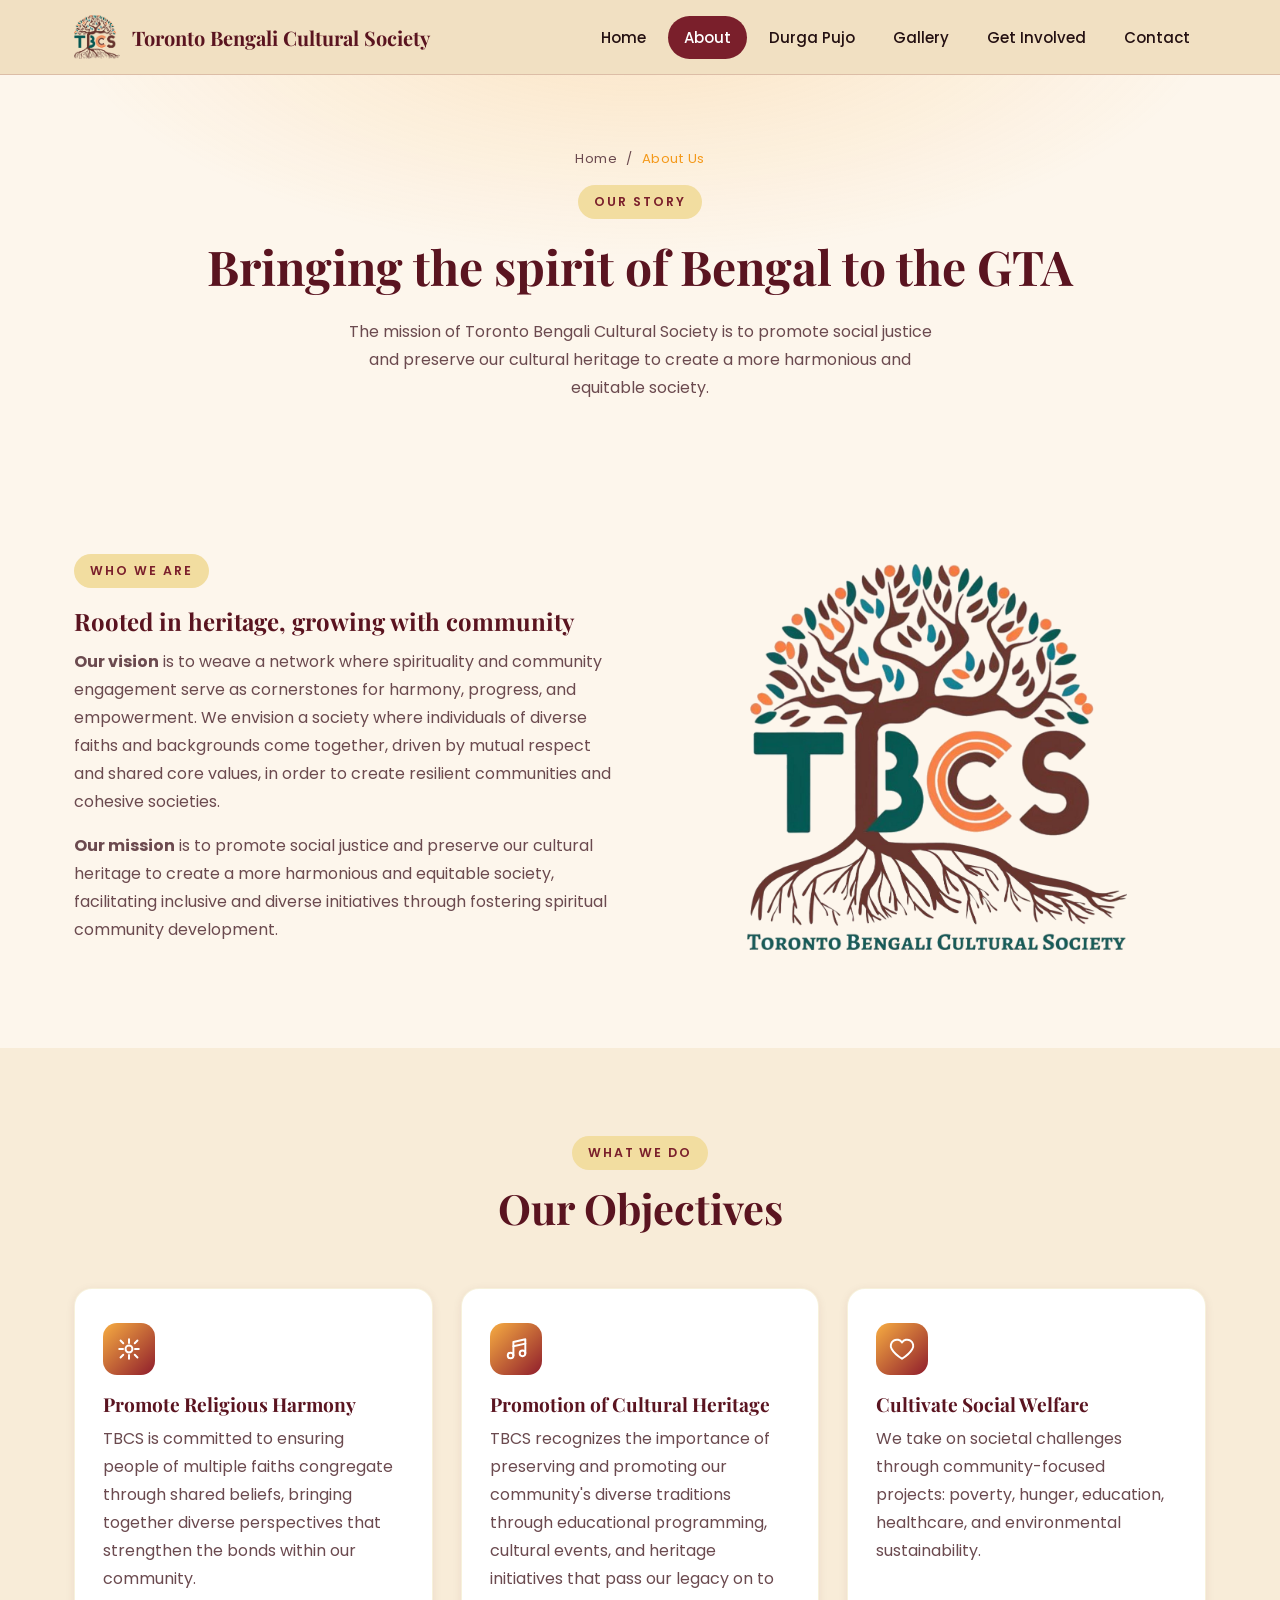
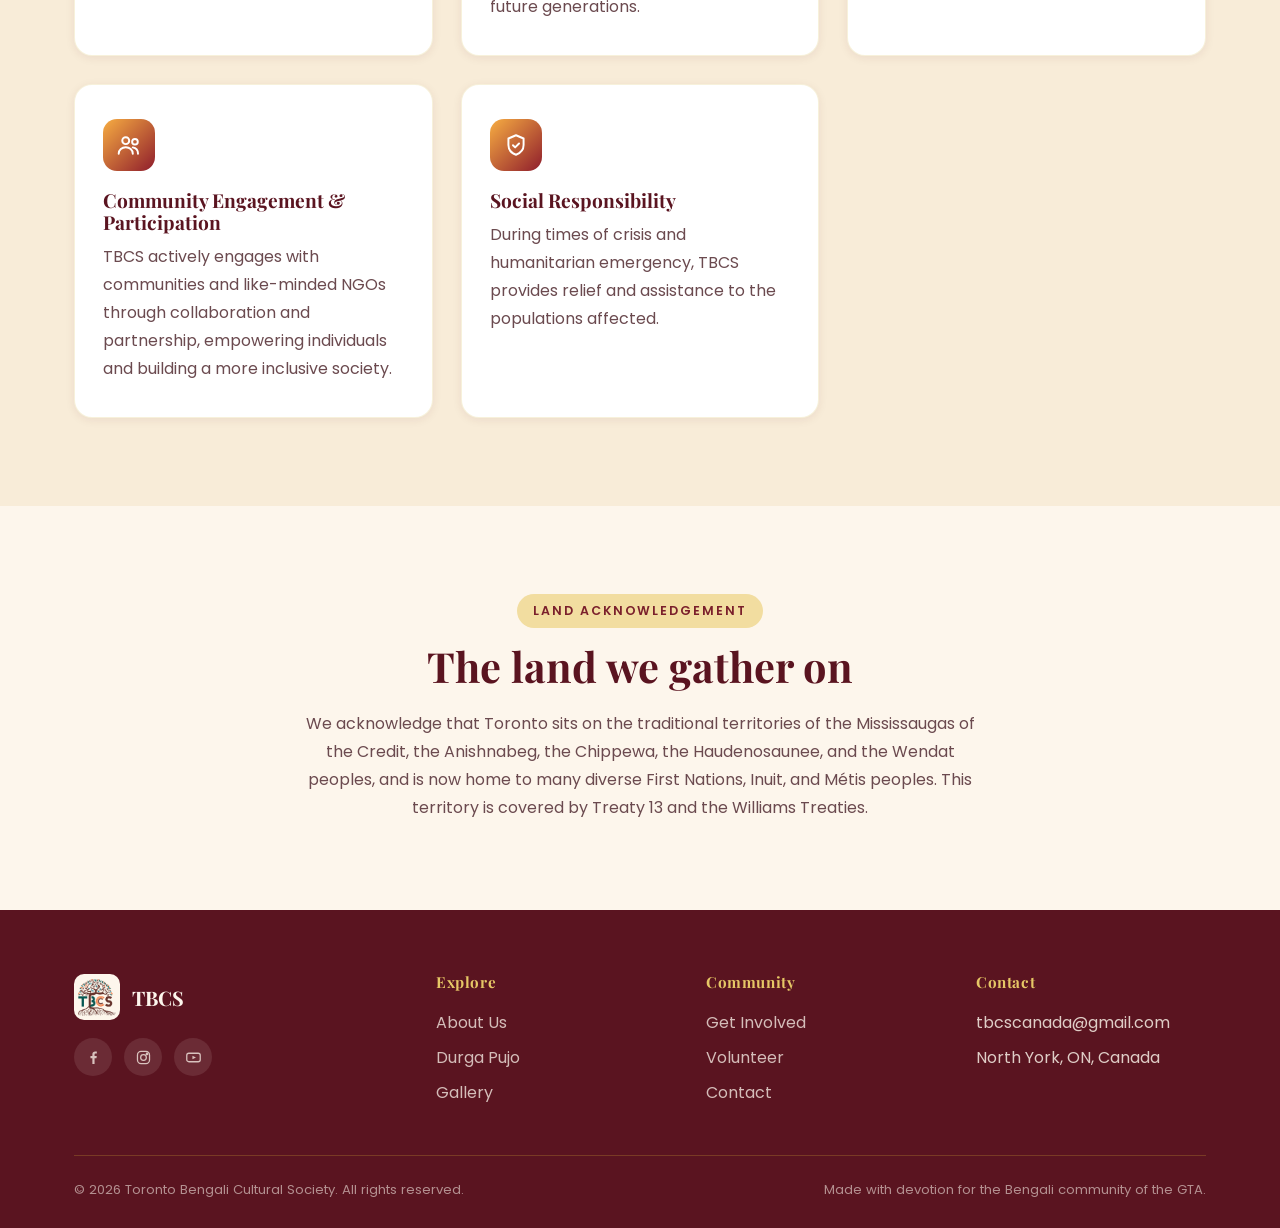
==== about.html @ 7eaf8b59 "Put a compact donate panel on the home page Giving was two clicks away from the page most people lan" ====
<!DOCTYPE html>
<html lang="en">
<head>
<meta charset="UTF-8">
<meta name="viewport" content="width=device-width, initial-scale=1.0">
<title>About Us | Toronto Bengali Cultural Society</title>
<meta name="description" content="The story, mission, and community behind Toronto Bengali Cultural Society and TBCS Durga Pujo.">
<link rel="icon" href="images/favicon.png" type="image/png">
<link rel="preconnect" href="https://fonts.googleapis.com">
<link rel="stylesheet" href="css/style.css?v=8ad9af71">
</head>
<body>

<header class="site-header">
  <div class="container nav-inner">
    <a href="index.html" class="brand" title="Toronto Bengali Cultural Society">
      <span class="brand-mark"><img src="images/logo-tree.png" alt="Toronto Bengali Cultural Society logo"></span>
      <span class="brand-text">Toronto Bengali Cultural Society</span>
    </a>
    <nav>
      <ul class="nav-links">
        <li><a href="index.html">Home</a></li>
        <li><a href="about.html">About</a></li>
        <li><a href="events.html">Durga Pujo</a></li>
        <li><a href="gallery.html">Gallery</a></li>
        <li><a href="donate.html">Get Involved</a></li>
        <li><a href="contact.html">Contact</a></li>
      </ul>
    </nav>
    <button class="nav-toggle" aria-label="Toggle navigation" aria-expanded="false">
      <span></span><span></span><span></span>
    </button>
  </div>
</header>

<main>

  <section class="page-hero">
    <div class="container reveal">
      <div class="breadcrumb">Home &nbsp;/&nbsp; <span>About Us</span></div>
      <span class="eyebrow">Our Story</span>
      <h1>Bringing the spirit of Bengal to the GTA</h1>
      <p style="max-width:60ch; margin:0 auto;">The mission of Toronto Bengali Cultural Society is to promote social justice and preserve our cultural heritage to create a more harmonious and equitable society.</p>
    </div>
  </section>

  <section>
    <div class="container two-col">
      <div class="reveal">
        <span class="eyebrow">Who We Are</span>
        <h2>Rooted in heritage, growing with community</h2>
        <p><strong>Our vision</strong> is to weave a network where spirituality and community engagement serve as cornerstones for harmony, progress, and empowerment. We envision a society where individuals of diverse faiths and backgrounds come together, driven by mutual respect and shared core values, in order to create resilient communities and cohesive societies.</p>
        <p><strong>Our mission</strong> is to promote social justice and preserve our cultural heritage to create a more harmonious and equitable society, facilitating inclusive and diverse initiatives through fostering spiritual community development.</p>
      </div>
      <div class="reveal reveal-delay-1">
        <img src="images/logo-tree-full.png" alt="Toronto Bengali Cultural Society tree logo" style="width:100%; max-width:380px; display:block; margin:0 auto;">
      </div>
    </div>
  </section>

  <section class="section-alt">
    <div class="container">
      <div class="section-head reveal">
        <span class="eyebrow">What We Do</span>
        <h2>Our Objectives</h2>
      </div>
      <div class="grid grid-3">
        <div class="card reveal">
          <div class="icon"><svg viewBox="0 0 24 24" fill="none" stroke="currentColor" stroke-width="1.8" stroke-linecap="round" stroke-linejoin="round"><path d="M12 3v3.5"/><path d="M12 17.5V21"/><path d="M4.2 4.2l2.5 2.5"/><path d="M17.3 17.3l2.5 2.5"/><path d="M3 12h3.5"/><path d="M17.5 12H21"/><path d="M4.2 19.8l2.5-2.5"/><path d="M17.3 6.7l2.5-2.5"/><circle cx="12" cy="12" r="3.2"/></svg></div>
          <h3>Promote Religious Harmony</h3>
          <p>TBCS is committed to ensuring people of multiple faiths congregate through shared beliefs, bringing together diverse perspectives that strengthen the bonds within our community.</p>
        </div>
        <div class="card reveal reveal-delay-1">
          <div class="icon"><svg viewBox="0 0 24 24" fill="none" stroke="currentColor" stroke-width="1.8" stroke-linecap="round" stroke-linejoin="round"><circle cx="7" cy="18" r="2.6"/><circle cx="18" cy="16" r="2.6"/><path d="M9.6 18V5.5L20.6 3v13"/><path d="M9.6 9.5L20.6 7"/></svg></div>
          <h3>Promotion of Cultural Heritage</h3>
          <p>TBCS recognizes the importance of preserving and promoting our community's diverse traditions through educational programming, cultural events, and heritage initiatives that pass our legacy on to future generations.</p>
        </div>
        <div class="card reveal reveal-delay-2">
          <div class="icon"><svg viewBox="0 0 24 24" fill="none" stroke="currentColor" stroke-width="1.8" stroke-linecap="round" stroke-linejoin="round"><path d="M12 21s-7-4.5-9.5-9A5.5 5.5 0 0 1 12 6a5.5 5.5 0 0 1 9.5 6c-2.5 4.5-9.5 9-9.5 9z"/></svg></div>
          <h3>Cultivate Social Welfare</h3>
          <p>We take on societal challenges through community-focused projects: poverty, hunger, education, healthcare, and environmental sustainability.</p>
        </div>
        <div class="card reveal reveal-delay-1">
          <div class="icon"><svg viewBox="0 0 24 24" fill="none" stroke="currentColor" stroke-width="1.8" stroke-linecap="round" stroke-linejoin="round"><circle cx="9" cy="8" r="3.2"/><path d="M2.5 20c0-3.5 3-6 6.5-6s6.5 2.5 6.5 6"/><circle cx="17.5" cy="9" r="2.6"/><path d="M15.5 14.2c2.7.5 4.8 2.5 4.8 5.8"/></svg></div>
          <h3>Community Engagement &amp; Participation</h3>
          <p>TBCS actively engages with communities and like-minded NGOs through collaboration and partnership, empowering individuals and building a more inclusive society.</p>
        </div>
        <div class="card reveal reveal-delay-2">
          <div class="icon"><svg viewBox="0 0 24 24" fill="none" stroke="currentColor" stroke-width="1.8" stroke-linecap="round" stroke-linejoin="round"><path d="M12 3l7 3v6c0 4.2-2.9 7.5-7 9-4.1-1.5-7-4.8-7-9V6z"/><path d="M9.2 12.2l2 2 3.6-3.6"/></svg></div>
          <h3>Social Responsibility</h3>
          <p>During times of crisis and humanitarian emergency, TBCS provides relief and assistance to the populations affected.</p>
        </div>
      </div>
    </div>
  </section>

  <section>
    <div class="container">
      <div class="section-head reveal" style="margin-bottom:0;">
        <span class="eyebrow">Land Acknowledgement</span>
        <h2>The land we gather on</h2>
        <p style="max-width:70ch; margin:0 auto;">We acknowledge that Toronto sits on the traditional territories of the Mississaugas of the Credit, the Anishnabeg, the Chippewa, the Haudenosaunee, and the Wendat peoples, and is now home to many diverse First Nations, Inuit, and Métis peoples. This territory is covered by Treaty 13 and the Williams Treaties.</p>
      </div>
    </div>
  </section>

</main>

<footer class="site-footer">
  <div class="container">
    <div class="footer-grid">
      <div>
        <a href="index.html" class="brand" style="margin-bottom:14px;">
          <span class="brand-mark"><img src="images/logo-tree.png" alt="Toronto Bengali Cultural Society logo"></span>
          <span class="brand-text">TBCS</span>
        </a>
        <div class="social-row">
          <a href="https://www.facebook.com/groups/630479815865087" target="_blank" rel="noopener" aria-label="Facebook"><svg viewBox="0 0 24 24" fill="currentColor"><path d="M13.5 21v-8h2.7l.4-3.1h-3.1V8c0-.9.25-1.5 1.55-1.5H16.7V3.7C16.4 3.66 15.4 3.5 14.3 3.5c-2.3 0-3.9 1.4-3.9 4v2.4H7.7V13h2.7v8h3.1z"/></svg></a>
          <a href="https://www.instagram.com/tbcscanada/" target="_blank" rel="noopener" aria-label="Instagram"><svg viewBox="0 0 24 24" fill="none" stroke="currentColor" stroke-width="1.8"><rect x="3.5" y="3.5" width="17" height="17" rx="5"/><circle cx="12" cy="12" r="4"/><circle cx="17" cy="7" r="1"/></svg></a>
          <a href="https://www.youtube.com/@TorontoBengaliCulturalSociety" target="_blank" rel="noopener" aria-label="YouTube"><svg viewBox="0 0 24 24" fill="none" stroke="currentColor" stroke-width="1.8"><rect x="2.5" y="6" width="19" height="12" rx="3"/><path d="M10.5 9.5l5 2.5-5 2.5z" fill="currentColor" stroke="none"/></svg></a>
        </div>
      </div>
      <div>
        <h4>Explore</h4>
        <ul class="footer-links">
          <li><a href="about.html">About Us</a></li>
          <li><a href="events.html">Durga Pujo</a></li>
          <li><a href="gallery.html">Gallery</a></li>
        </ul>
      </div>
      <div>
        <h4>Community</h4>
        <ul class="footer-links">
          <li><a href="donate.html">Get Involved</a></li>
          <li><a href="donate.html#volunteer">Volunteer</a></li>
          <li><a href="contact.html">Contact</a></li>
        </ul>
      </div>
      <div>
        <h4>Contact</h4>
        <ul class="footer-links">
          <li>tbcscanada@gmail.com</li>
          <li>North York, ON, Canada</li>
        </ul>
      </div>
    </div>
    <div class="footer-bottom">
      <span>&copy; <span id="year"></span> Toronto Bengali Cultural Society. All rights reserved.</span>
      <span>Made with devotion for the Bengali community of the GTA.</span>
    </div>
  </div>
</footer>

<script src="js/main.js?v=b46b5e0e"></script>
</body>
</html>
---- css/style.css ----
/* ===========================================================
   TBCS Durga Pujo — Design System
   =========================================================== */

@import url('https://fonts.googleapis.com/css2?family=Playfair+Display:ital,wght@0,500;0,600;0,700;0,800;1,600&family=Poppins:wght@300;400;500;600;700&display=swap');

:root {
  /* Palette */
  --maroon-900: #5a1420;
  --maroon-800: #7a1f2b;
  --maroon-700: #8f1d2c;
  --maroon-600: #a8283a;
  --gold-500: #d4af37;
  --gold-400: #e6c766;
  --gold-300: #f2ddA0;
  --marigold-500: #f4991a;
  --marigold-400: #f7ad42;
  --cream-100: #fdf6ec;
  --cream-200: #f8ecd8;
  --cream-300: #f1e0c2;
  --ink-900: #241012;
  --ink-700: #3d2226;
  --ink-500: #6b4a4f;

  /* Semantic */
  --bg: var(--cream-100);
  --bg-alt: var(--cream-200);
  --surface: #ffffff;
  --text: var(--ink-900);
  --text-muted: var(--ink-500);
  --primary: var(--maroon-800);
  --primary-dark: var(--maroon-900);
  --accent: var(--marigold-500);
  --accent-gold: var(--gold-500);

  --font-display: 'Playfair Display', Georgia, serif;
  --font-body: 'Poppins', system-ui, -apple-system, sans-serif;

  --shadow-sm: 0 2px 10px rgba(90, 20, 32, 0.08);
  --shadow-md: 0 8px 30px rgba(90, 20, 32, 0.14);
  --shadow-lg: 0 20px 60px rgba(90, 20, 32, 0.22);

  --radius-sm: 10px;
  --radius-md: 18px;
  --radius-lg: 28px;

  --ease: cubic-bezier(0.22, 1, 0.36, 1);
}

/* -------------------- Reset -------------------- */
*, *::before, *::after { box-sizing: border-box; }
html { scroll-behavior: smooth; }
body {
  margin: 0;
  font-family: var(--font-body);
  color: var(--text);
  background: var(--bg);
  -webkit-font-smoothing: antialiased;
  overflow-x: hidden;
}
img { max-width: 100%; display: block; }
a { color: inherit; text-decoration: none; }
ul { list-style: none; margin: 0; padding: 0; }
h1, h2, h3, h4 {
  font-family: var(--font-display);
  line-height: 1.15;
  margin: 0 0 0.5em;
  color: var(--primary-dark);
}
p { line-height: 1.75; color: var(--text-muted); margin: 0 0 1em; }
.container {
  width: 100%;
  max-width: 1180px;
  margin: 0 auto;
  padding: 0 24px;
}

/* -------------------- Decorative background texture -------------------- */
.texture-dots {
  background-image: radial-gradient(var(--gold-400) 1px, transparent 1.5px);
  background-size: 22px 22px;
  opacity: 0.15;
  position: absolute;
  inset: 0;
  pointer-events: none;
}

.alpona-divider {
  width: 100%;
  height: 46px;
  display: block;
  color: var(--gold-500);
}

/* -------------------- Buttons -------------------- */
.btn {
  display: inline-flex;
  align-items: center;
  gap: 10px;
  padding: 14px 30px;
  border-radius: 999px;
  font-weight: 600;
  font-size: 0.95rem;
  letter-spacing: 0.02em;
  border: 2px solid transparent;
  cursor: pointer;
  transition: transform 0.35s var(--ease), box-shadow 0.35s var(--ease), background 0.35s var(--ease), color 0.35s var(--ease);
}
.btn-primary {
  background: linear-gradient(135deg, var(--marigold-500), var(--maroon-700));
  /* Must come after the `background` shorthand, which resets this to padding-box.
     With padding-box the 2px transparent border sits outside the gradient's tile,
     so the image repeats and the ring shows the opposite end of the ramp — a
     visible seam around the button. */
  background-origin: border-box;
  color: #fff;
  box-shadow: var(--shadow-md);
}
.btn-primary:hover { transform: translateY(-3px); box-shadow: var(--shadow-lg); }
.btn-outline {
  background: transparent;
  border-color: var(--gold-500);
  color: var(--primary-dark);
}
.btn-outline:hover { background: var(--gold-500); color: #fff; transform: translateY(-3px); }
.btn-light {
  background: var(--cream-100);
  color: var(--primary-dark);
}
.btn-light:hover { transform: translateY(-3px); box-shadow: var(--shadow-md); }

/* -------------------- Header / Nav -------------------- */
.site-header {
  position: sticky;
  top: 0;
  z-index: 200;
  background: var(--cream-300);
  border-bottom: 1px solid rgba(122, 31, 43, 0.18);
  transition: box-shadow 0.3s var(--ease), background 0.3s var(--ease);
}
.site-header.scrolled { box-shadow: var(--shadow-sm); }
.nav-inner {
  display: flex;
  align-items: center;
  justify-content: space-between;
  padding: 14px 24px;
}
.brand {
  display: flex;
  align-items: center;
  gap: 12px;
  font-family: var(--font-display);
  font-weight: 700;
  font-size: 1.25rem;
  color: var(--primary-dark);
}
.brand-mark {
  width: 46px;
  height: 46px;
  border-radius: 10px;
  display: flex;
  align-items: center;
  justify-content: center;
  flex-shrink: 0;
}
.brand-mark img { width: 100%; height: 100%; object-fit: contain; }
/* the tree mark is dark brown/teal, so it needs a light plate on dark surfaces */
.site-footer .brand-mark { background: var(--cream-100); padding: 4px; }

/* Durga-face mark, used on Durga Pujo pages only */
.pujo-mark { display: block; width: 104px; height: 104px; margin: 0 auto 20px; object-fit: contain; }
.brand-text .sub { display: block; font-family: var(--font-body); font-weight: 500; font-size: 0.62rem; letter-spacing: 0.14em; color: var(--marigold-500); text-transform: uppercase; }

.nav-links {
  display: flex;
  align-items: center;
  gap: 6px;
}
.nav-links a {
  position: relative;
  /* Must be block: the flex items are the <li>s, so an inline <a> would not let
     its vertical padding affect layout — the pill would paint over its neighbours. */
  display: block;
  padding: 10px 16px;
  font-weight: 500;
  font-size: 0.94rem;
  color: var(--text);
  border-radius: 999px;
  transition: color 0.25s var(--ease), background 0.25s var(--ease);
}
.nav-links a:hover { color: var(--maroon-800); background: var(--cream-200); }
.nav-links a.active { color: #fff; background: var(--primary); }

.nav-toggle {
  display: none;
  flex-direction: column;
  gap: 5px;
  background: none;
  border: none;
  cursor: pointer;
  padding: 8px;
}
.nav-toggle span {
  width: 26px;
  height: 2.5px;
  background: var(--primary-dark);
  border-radius: 2px;
  transition: transform 0.3s var(--ease), opacity 0.3s var(--ease);
}
.nav-toggle.open span:nth-child(1) { transform: translateY(7.5px) rotate(45deg); }
.nav-toggle.open span:nth-child(2) { opacity: 0; }
.nav-toggle.open span:nth-child(3) { transform: translateY(-7.5px) rotate(-45deg); }

/* -------------------- Hero -------------------- */
.hero {
  position: relative;
  overflow: hidden;
  padding: 96px 0 80px;
  background: radial-gradient(1100px 600px at 80% -10%, rgba(244, 153, 26, 0.25), transparent 60%),
              radial-gradient(900px 500px at -10% 110%, rgba(122, 31, 43, 0.18), transparent 60%),
              var(--cream-100);
}
.hero-inner {
  position: relative;
  z-index: 2;
  display: grid;
  grid-template-columns: 1.1fr 0.9fr;
  gap: 48px;
  align-items: center;
}
.eyebrow {
  display: inline-flex;
  align-items: center;
  gap: 8px;
  font-size: 0.78rem;
  font-weight: 600;
  letter-spacing: 0.16em;
  text-transform: uppercase;
  color: var(--maroon-800);
  background: var(--gold-300);
  padding: 8px 16px;
  border-radius: 999px;
  margin-bottom: 20px;
}
/* the hero's eyebrow carries the event dates, so it earns more weight than the
   section labels that share this class elsewhere */
.hero .eyebrow {
  font-size: 0.95rem;
  letter-spacing: 0.12em;
  padding: 10px 20px;
}
.hero h1 {
  font-size: clamp(2.4rem, 5vw, 3.8rem);
  margin-bottom: 0.35em;
}
.hero h1 em {
  font-style: italic;
  background: linear-gradient(135deg, var(--marigold-500), var(--maroon-700));
  -webkit-background-clip: text;
  background-clip: text;
  color: transparent;
}
.hero-lede { font-size: 1.1rem; max-width: 46ch; }
.hero-actions { display: flex; gap: 16px; flex-wrap: wrap; margin-top: 28px; }

.hero-art {
  position: relative;
  aspect-ratio: 1/1;
  border-radius: var(--radius-lg);
  background: linear-gradient(160deg, var(--maroon-800), var(--maroon-900));
  box-shadow: var(--shadow-lg);
  display: flex;
  align-items: center;
  justify-content: center;
  overflow: hidden;
}
.hero-art-img {
  position: absolute;
  inset: 0;
  width: 100%;
  height: 100%;
  object-fit: cover;
  z-index: 1;
}
.hero-art::after {
  content: '';
  position: absolute;
  inset: 0;
  z-index: 1;
  background: linear-gradient(200deg, rgba(90, 20, 32, 0.02) 0%, rgba(36, 16, 18, 0.38) 100%);
  pointer-events: none;
}
.hero-art .ring {
  position: absolute;
  border: 1.5px solid rgba(230, 199, 102, 0.55);
  border-radius: 50%;
  z-index: 2;
  pointer-events: none;
}
.hero-art .ring.r1 { width: 70%; height: 70%; animation: spin 40s linear infinite; }
.hero-art .ring.r2 { width: 88%; height: 88%; animation: spin 60s linear infinite reverse; }
.hero-art svg { position: relative; z-index: 2; width: 46%; height: 46%; color: var(--gold-400); }
@keyframes spin { to { transform: rotate(360deg); } }

/* Countdown */
.countdown {
  display: flex;
  gap: 14px;
  margin-top: 34px;
  flex-wrap: wrap;
}
.countdown .unit {
  background: var(--surface);
  border-radius: var(--radius-sm);
  padding: 14px 18px;
  min-width: 76px;
  text-align: center;
  box-shadow: var(--shadow-sm);
  border: 1px solid var(--cream-300);
}
.countdown .unit .num {
  font-family: var(--font-display);
  font-size: 1.9rem;
  font-weight: 700;
  color: var(--maroon-800);
  display: block;
  font-variant-numeric: tabular-nums;
}
.countdown .unit .label {
  font-size: 0.68rem;
  letter-spacing: 0.1em;
  text-transform: uppercase;
  color: var(--text-muted);
}

/* -------------------- Sections -------------------- */
section { position: relative; padding: 88px 0; }
.section-alt { background: var(--bg-alt); }
.section-dark {
  background: linear-gradient(160deg, var(--maroon-900), var(--maroon-800));
  color: var(--cream-100);
}
.section-dark h2, .section-dark h3 { color: var(--cream-100); }
.section-dark p { color: rgba(253, 246, 236, 0.78); }

.section-head { max-width: 680px; margin: 0 auto 56px; text-align: center; }
.section-head .eyebrow { margin-bottom: 14px; }
.section-head h2 { font-size: clamp(1.9rem, 3.4vw, 2.6rem); }

/* Reveal on scroll */
.reveal { opacity: 0; transform: translateY(28px); transition: opacity 0.8s var(--ease), transform 0.8s var(--ease); }
.reveal.is-visible { opacity: 1; transform: translateY(0); }
.reveal-delay-1 { transition-delay: 0.1s; }
.reveal-delay-2 { transition-delay: 0.2s; }
.reveal-delay-3 { transition-delay: 0.3s; }

/* -------------------- Cards -------------------- */
.grid { display: grid; gap: 28px; }
.grid-3 { grid-template-columns: repeat(3, 1fr); }
.grid-4 { grid-template-columns: repeat(4, 1fr); }
.grid-2 { grid-template-columns: repeat(2, 1fr); }

.card {
  background: var(--surface);
  border-radius: var(--radius-md);
  padding: 34px 28px;
  box-shadow: var(--shadow-sm);
  border: 1px solid rgba(212, 175, 55, 0.18);
  transition: transform 0.4s var(--ease), box-shadow 0.4s var(--ease);
  display: flex;
  flex-direction: column;
}
/* Pin a card's action to the bottom so buttons line up across a row of cards whose
   blurbs are different lengths. Scoped to cards inside a .grid, because that is the
   only case where alignment matters: on a standalone card there is no free space for
   margin-top:auto to absorb, so it collapses to 0 and eats the button's spacing. */
.grid .card > .btn { margin-top: auto; align-self: flex-start; }
/* margin-top:auto collapses to 0 in the tallest card of the row, which would leave
   its button touching the text — keep a floor under it */
.grid .card > *:has(+ .btn) { margin-bottom: 20px; }
.card:hover { transform: translateY(-8px); box-shadow: var(--shadow-md); }
.card .icon {
  width: 52px;
  height: 52px;
  border-radius: 14px;
  background: linear-gradient(135deg, var(--marigold-400), var(--maroon-700));
  color: #fff;
  display: flex;
  align-items: center;
  justify-content: center;
  margin-bottom: 18px;
}
.card .icon svg { width: 26px; height: 26px; }
.card h3 { font-size: 1.2rem; margin-bottom: 10px; }
.card p { margin-bottom: 0; }

/* -------------------- Placeholder blocks -------------------- */

/* -------------------- Schedule (Events page) -------------------- */
.schedule-grid { display: grid; grid-template-columns: 1fr 1fr; gap: 32px; }
.schedule-day {
  background: var(--surface);
  border-radius: var(--radius-md);
  box-shadow: var(--shadow-md);
  border-top: 4px solid var(--marigold-500);
  padding: 30px 28px;
}
.schedule-day h3 { font-size: 1.3rem; color: var(--maroon-800); margin-bottom: 2px; }
.schedule-date { display: block; font-size: 0.78rem; letter-spacing: 0.08em; text-transform: uppercase; color: var(--text-muted); margin-bottom: 20px; }
.schedule-list { list-style: none; margin: 0; padding: 0; }
.schedule-row { display: flex; gap: 16px; padding: 10px 0; border-bottom: 1px dashed var(--gold-300); }
.schedule-row:last-child { border-bottom: none; }
.schedule-time { flex: 0 0 100px; font-weight: 700; font-size: 0.82rem; color: var(--marigold-500); padding-top: 1px; }
.schedule-desc { flex: 1; font-size: 0.92rem; color: var(--ink-700); margin: 0; line-height: 1.5; }

/* -------------------- Info strip -------------------- */
.info-strip {
  display: grid;
  grid-template-columns: repeat(3, 1fr);
  gap: 24px;
  margin-top: 56px;
  position: relative;
  z-index: 3;
}
.info-card {
  background: var(--surface);
  border-radius: var(--radius-md);
  padding: 26px;
  box-shadow: var(--shadow-md);
  border-top: 4px solid var(--marigold-500);
}
.info-card .label { font-size: 0.72rem; letter-spacing: 0.1em; text-transform: uppercase; color: var(--text-muted); margin-bottom: 6px; }
.info-card .value { font-family: var(--font-display); font-size: 1.25rem; font-weight: 700; color: var(--primary-dark); }

/* -------------------- Donate panel -------------------- */
.donate-panel {
  max-width: 700px;
  margin: 0 auto 46px;
  padding: 40px 34px 34px;
  text-align: center;
  background: var(--surface);
  border: 1px solid rgba(212, 175, 55, 0.4);
  border-radius: var(--radius-md);
  box-shadow: var(--shadow-md);
}
.donate-panel h3 { font-size: 1.55rem; margin-bottom: 12px; }
/* :not() keeps this off the note below, which is also a direct child p. Plain
   ".donate-panel > p" outranks ".donate-note" on specificity, and silently took
   over its margin and width. */
.donate-panel > p:not(.donate-note) { max-width: 46ch; margin: 0 auto 26px; }
/* The reassurance sits left-aligned inside a centred panel on purpose: it is
   the one part here meant to be read as sentences rather than scanned. */
.donate-note {
  display: flex;
  gap: 11px;
  max-width: 54ch;
  margin: 30px auto 0;
  text-align: left;
  font-size: 0.82rem;
  line-height: 1.65;
  color: var(--text-muted);
}
.donate-note svg { flex: 0 0 auto; margin-top: 3px; color: var(--gold-500); }

/* Compact variant for the home page, where donating is one option among
   several rather than the point of the page. */
.donate-panel.is-compact {
  max-width: 560px;
  margin-bottom: 0;
  padding: 30px 28px 26px;
}
.donate-panel.is-compact h3 { font-size: 1.25rem; margin-bottom: 8px; }
.donate-panel.is-compact > p:not(.donate-note) { margin-bottom: 20px; font-size: 0.95rem; }
.donate-panel.is-compact .donate-note {
  margin-top: 20px;
  font-size: 0.78rem;
  max-width: none;
  justify-content: center;
  text-align: center;
}
@media (max-width: 560px) {
  .donate-panel.is-compact { padding: 24px 20px 22px; }
}
@media (max-width: 600px) {
  .donate-panel { padding: 30px 22px 26px; }
}

/* -------------------- Sponsor show -------------------- */
/* An enlarged stage sitting on top of a strip that rolls on its own. Whichever
   banner is passing the middle of the strip is the one blown up above it. */
.sponsor-stage {
  position: relative;
  height: 320px;
  display: flex;
  align-items: center;
  justify-content: center;
  margin-bottom: 26px;
}
.sponsor-stage img {
  position: absolute;
  max-height: 100%;
  max-width: min(100%, 560px);
  width: auto;
  object-fit: contain;
  border-radius: var(--radius-md);
  border: 1px solid rgba(212, 175, 55, 0.3);
  background: var(--surface);
  box-shadow: var(--shadow-lg);
  cursor: zoom-in;
  opacity: 0;
  /* Only the visible one takes the click, or the hidden twin would swallow it. */
  pointer-events: none;
  transition: opacity 0.7s var(--ease);
}
.sponsor-stage img.is-current { opacity: 1; pointer-events: auto; }

.sponsor-strip-wrap { position: relative; }
/* A real scroll container, not a transformed track: the drift and the visitor's
   own dragging are then the same motion on the same property, so they can never
   fight each other. JS advances scrollLeft and wraps it at one set. */
.sponsor-strip {
  overflow-x: auto;
  overflow-y: hidden;
  scrollbar-width: none;
  -webkit-overflow-scrolling: touch;
  cursor: grab;
  /* Room for the featured banner to scale up without overflow clipping it. */
  padding: 8px 0;
  /* Fade both ends so banners enter and leave instead of being cut off. */
  -webkit-mask-image: linear-gradient(90deg, transparent, #000 7%, #000 93%, transparent);
  mask-image: linear-gradient(90deg, transparent, #000 7%, #000 93%, transparent);
}
.sponsor-strip::-webkit-scrollbar { display: none; }
.sponsor-strip.is-dragging { cursor: grabbing; }
.sponsor-strip.is-dragging img { pointer-events: none; }
.sponsor-roll {
  display: flex;
  align-items: center;
  width: max-content;
}
.sponsor-nav {
  position: absolute;
  top: 50%;
  transform: translateY(-50%);
  width: 42px;
  height: 42px;
  border-radius: 50%;
  border: none;
  cursor: pointer;
  background: var(--maroon-800);
  color: var(--cream-100);
  font-size: 1.5rem;
  line-height: 1;
  display: flex;
  align-items: center;
  justify-content: center;
  box-shadow: var(--shadow-md);
  z-index: 2;
  transition: background 0.25s var(--ease), transform 0.25s var(--ease);
}
.sponsor-nav:hover { background: var(--marigold-500); transform: translateY(-50%) scale(1.06); }
.sponsor-nav.prev { left: -14px; }
.sponsor-nav.next { right: -14px; }

/* The margin rides on each banner rather than a flex gap: the track is exactly
   two copies of the set, so translating by -50% lands on an identical frame and
   the loop is seamless. A gap would leave one extra gap and make it stutter. */
/* Every banner gets the same size slot, and the banners themselves sit inside
   it. That is what makes the viewing time equal: the roll moves at a constant
   speed, so a wider banner would otherwise hold the stage several times longer
   than a narrow one. The artwork keeps its own shape via object-fit. */
.sponsor-roll img {
  width: 240px;
  height: 190px;
  object-fit: contain;
  padding: 8px;
  flex: 0 0 auto;
  margin-right: 22px;
  cursor: pointer;
  /* No card behind the artwork: the slot is bigger than most banners, so a
     background would show as a white box padding out every odd shape. */
  background: none;
  border: none;
  user-select: none;
  -webkit-user-drag: none;
  opacity: 0.55;
  transition: opacity 0.5s var(--ease), transform 0.5s var(--ease);
}
/* With no box to draw a ring on, the one on the stage is marked by coming
   forward instead. transform does not affect layout, so nothing shifts. */
.sponsor-roll img.is-featured {
  opacity: 1;
  transform: scale(1.06);
}

.sponsor-hint { text-align: center; margin-top: 14px; font-size: 0.8rem; color: var(--text-muted); }

/* -------------------- Gallery -------------------- */
.gallery-grid { display: grid; grid-template-columns: repeat(4, 1fr); grid-auto-rows: 190px; gap: 18px; }
.gallery-item {
  cursor: pointer;
  border-radius: var(--radius-sm);
  overflow: hidden;
  height: 100%;
}
.gallery-item.tall { grid-row: span 2; }
.gallery-photo {
  width: 100%;
  height: 100%;
  object-fit: cover;
  border-radius: var(--radius-sm);
  display: block;
  transition: transform 0.5s var(--ease);
}
.gallery-item:hover .gallery-photo { transform: scale(1.04); }

/* Shared by the gallery tiles and the sponsor banners on Get Involved. */
.lightbox {
  position: fixed;
  inset: 0;
  background: rgba(36, 16, 18, 0.92);
  display: flex;
  align-items: center;
  justify-content: center;
  z-index: 500;
  opacity: 0;
  pointer-events: none;
  transition: opacity 0.3s var(--ease);
  padding: 40px;
}
.lightbox.open { opacity: 1; pointer-events: auto; }
.lightbox-inner { max-width: 720px; width: 100%; }
.lightbox-photo {
  display: block;
  width: 100%;
  max-height: 78vh;
  object-fit: contain;
  border-radius: var(--radius-md);
  box-shadow: var(--shadow-lg);
}
.lightbox-close {
  position: absolute;
  top: 24px;
  right: 32px;
  color: #fff;
  font-size: 2rem;
  background: none;
  border: none;
  cursor: pointer;
  line-height: 1;
}

/* -------------------- Committee cards -------------------- */
.person-card { text-align: center; padding: 30px 22px; }
.person-photo {
  width: 108px;
  height: 108px;
  min-height: 0;
  border-radius: 50%;
  margin: 0 auto 18px;
}
.person-card h3 { font-size: 1.05rem; margin-bottom: 2px; }
.person-role { color: var(--marigold-500); font-weight: 600; font-size: 0.82rem; letter-spacing: 0.04em; text-transform: uppercase; margin-bottom: 12px; }

/* -------------------- Status badge -------------------- */
.pulse-dot {
  width: 10px; height: 10px; border-radius: 50%; background: var(--marigold-500);
  display: inline-block; margin-right: 8px; animation: pulse 1.6s ease-in-out infinite;
}
@keyframes pulse { 0%,100%{ opacity:1; transform:scale(1);} 50%{ opacity:0.4; transform:scale(1.4);} }
.stream-status {
  display: inline-flex; align-items: center; gap: 6px;
  background: rgba(255,255,255,0.08); padding: 8px 16px; border-radius: 999px;
  font-size: 0.8rem; letter-spacing: 0.06em; text-transform: uppercase; margin-bottom: 18px;
}

/* -------------------- Forms -------------------- */
.form-grid { display: grid; gap: 20px; grid-template-columns: 1fr 1fr; }
.form-grid .full { grid-column: 1 / -1; }
/* honeypot — off-screen rather than display:none so bots still fill it in */
.hp-field { position: absolute; left: -9999px; width: 1px; height: 1px; opacity: 0; }
.form-actions { text-align: center; }
.form-status { margin: 16px 0 0; font-size: 0.9rem; min-height: 1.2em; }
.form-status.is-ok { color: var(--maroon-800); font-weight: 600; }
.form-status.is-error { color: #b3261e; font-weight: 600; }
label { display: block; font-weight: 600; font-size: 0.85rem; margin-bottom: 8px; color: var(--primary-dark); }
input, textarea {
  width: 100%;
  padding: 14px 16px;
  border-radius: var(--radius-sm);
  border: 1.5px solid var(--cream-300);
  background: var(--surface);
  font-family: var(--font-body);
  font-size: 0.95rem;
  color: var(--text);
  transition: border-color 0.3s var(--ease), box-shadow 0.3s var(--ease);
}
input:focus, textarea:focus {
  outline: none;
  border-color: var(--marigold-500);
  box-shadow: 0 0 0 4px rgba(244, 153, 26, 0.15);
}
textarea { resize: vertical; min-height: 130px; }

/* inline links that should look clickable in body copy */
.link-underline { text-decoration: underline; text-underline-offset: 3px; text-decoration-thickness: 1px; text-decoration-color: var(--gold-500); transition: color 0.25s var(--ease); }
.link-underline:hover { color: var(--maroon-700); text-decoration-color: var(--maroon-700); }

.venue-map {
  display: block;
  width: 100%;
  height: 340px;
  border: 0;
  border-radius: var(--radius-md);
  box-shadow: var(--shadow-md);
}

/* -------------------- Footer -------------------- */
.site-footer {
  background: var(--maroon-900);
  color: rgba(253, 246, 236, 0.82);
  padding: 64px 0 28px;
}
.footer-grid {
  display: grid;
  grid-template-columns: 1.4fr 1fr 1fr 1fr;
  gap: 40px;
  padding-bottom: 40px;
  border-bottom: 1px solid rgba(212, 175, 55, 0.25);
}
.site-footer h4 { color: var(--gold-400); font-size: 0.95rem; letter-spacing: 0.04em; margin-bottom: 18px; }
.site-footer .brand { color: var(--cream-100); }
.site-footer a { color: rgba(253, 246, 236, 0.75); transition: color 0.25s var(--ease); }
.site-footer a:hover { color: var(--gold-400); }
.footer-links li { margin-bottom: 10px; }
.social-row { display: flex; gap: 12px; margin-top: 18px; }
.social-row a {
  width: 38px; height: 38px; border-radius: 50%;
  background: rgba(253, 246, 236, 0.1);
  display: flex; align-items: center; justify-content: center;
}
.social-row a:hover { background: var(--marigold-500); color: #fff; }
.social-row svg { width: 17px; height: 17px; }
.footer-bottom {
  display: flex; justify-content: space-between; align-items: center;
  padding-top: 24px; font-size: 0.82rem; color: rgba(253, 246, 236, 0.55);
  flex-wrap: wrap; gap: 10px;
}

/* -------------------- Page hero (interior pages) -------------------- */
.page-hero {
  position: relative;
  padding: 74px 0 64px;
  text-align: center;
  background: radial-gradient(900px 400px at 50% -20%, rgba(244, 153, 26, 0.2), transparent 65%), var(--cream-100);
  overflow: hidden;
}
.page-hero h1 { font-size: clamp(2rem, 4vw, 3rem); }
.breadcrumb { font-size: 0.82rem; color: var(--text-muted); letter-spacing: 0.04em; margin-bottom: 16px; }
.breadcrumb span { color: var(--marigold-500); }

/* -------------------- Utility -------------------- */
.text-center { text-align: center; }
.mt-lg { margin-top: 48px; }
.two-col {
  display: grid;
  grid-template-columns: 1fr 1fr;
  gap: 56px;
  align-items: center;
}
.tag-list { display: flex; flex-wrap: wrap; gap: 10px; margin-top: 18px; }
.role-list { display: grid; grid-template-columns: 1fr 1fr; gap: 10px 28px; margin: 20px 0 0; }
.role-list li { display: flex; align-items: center; gap: 10px; font-size: 0.95rem; color: var(--text); }
.role-list li svg { flex-shrink: 0; width: 18px; height: 18px; color: var(--marigold-500); }
.tag {
  background: var(--cream-200);
  color: var(--maroon-800);
  font-size: 0.78rem;
  font-weight: 600;
  padding: 7px 14px;
  border-radius: 999px;
}

.notice-banner {
  display: flex;
  align-items: center;
  gap: 14px;
  background: var(--gold-300);
  color: var(--maroon-900);
  padding: 14px 22px;
  border-radius: var(--radius-sm);
  font-size: 0.88rem;
  font-weight: 500;
  margin-bottom: 40px;
}

/* -------------------- Responsive -------------------- */
@media (max-width: 980px) {
  .hero-inner { grid-template-columns: 1fr; }
  /* width:100% is load-bearing — the auto margins stop this grid item from
     stretching, and its only child is absolutely positioned, so without a
     definite width it collapses to 0 and the hero photo disappears entirely. */
  .hero-art { width: 100%; max-width: 420px; margin: 0 auto; }
  .grid-4 { grid-template-columns: repeat(2, 1fr); }
  .grid-3 { grid-template-columns: repeat(2, 1fr); }
  .info-strip { grid-template-columns: repeat(2, 1fr); }
  .footer-grid { grid-template-columns: 1fr 1fr; }
  .two-col { grid-template-columns: 1fr; }
  .gallery-grid { grid-template-columns: repeat(3, 1fr); }
}
@media (max-width: 900px) {
  .nav-links {
    /* Anchored to the sticky header rather than a hardcoded offset, so the panel
       keeps clearing it if the header's height ever changes. */
    position: absolute;
    top: calc(100% + 8px);
    left: 16px;
    right: 16px;
    flex-direction: column;
    align-items: stretch;
    background: var(--surface);
    border-radius: var(--radius-md);
    padding: 12px;
    box-shadow: var(--shadow-lg);
    transform: translateY(-16px);
    opacity: 0;
    pointer-events: none;
    transition: all 0.3s var(--ease);
  }
  .nav-links.open { transform: translateY(0); opacity: 1; pointer-events: auto; }
  .nav-links a { padding: 14px 18px; }
  .nav-toggle { display: flex; }
}
@media (max-width: 760px) {
  .grid-4, .grid-3, .grid-2 { grid-template-columns: 1fr; }
  .info-strip { grid-template-columns: 1fr; margin-top: 28px; }
  .schedule-grid { grid-template-columns: 1fr; }
  .role-list { grid-template-columns: 1fr; }
  .sponsor-stage { height: 210px; margin-bottom: 18px; }
  .sponsor-roll img { width: 165px; height: 130px; padding: 6px; margin-right: 14px; }
  .sponsor-nav { display: none; }   /* swipe instead */
  .footer-grid { grid-template-columns: 1fr; gap: 32px; }
  .form-grid { grid-template-columns: 1fr; }
  .gallery-grid { grid-template-columns: repeat(2, 1fr); }
  .countdown { justify-content: center; }
  section { padding: 64px 0; }
}
@media (max-width: 560px) {
  /* the full org name plus the mark crowds the header on a phone */
  .brand { font-size: 1rem; gap: 9px; }
  .brand-mark { width: 38px; height: 38px; }
  .pujo-mark { width: 84px; height: 84px; }
  /* keep the date line on one line at 360px without dropping back to the old size */
  .hero .eyebrow { font-size: 0.82rem; letter-spacing: 0.04em; padding: 9px 12px; }

  /* Phones were cramped on two counts at once, which is what made the pages
     feel squeezed. */

  /* 1. Chrome ate the width. The container's 24px and a card's 28px stack up,
     so on a 375px screen a line inside a card had 271px to live in, about 34
     characters. Trimming both gives it 299px without the page looking tight
     against the bezel. */
  .container { padding: 0 18px; }
  .card { padding: 26px 20px; }
  .donate-panel { padding: 28px 20px 24px; }

  /* 2. The headings never got smaller. Their clamp() minimums are reached at
     about 480px and then hold, so a 38px hero line sat in a 327px column and
     broke into four or five. These floors are what a phone actually gets. */
  .hero h1 { font-size: 2rem; }
  .page-hero h1 { font-size: 1.75rem; }
  .section-head h2 { font-size: 1.6rem; }
  .card h3 { font-size: 1.12rem; }
  /* Large display type set at 1.15 reads tight once it wraps this often. */
  h1, h2 { line-height: 1.22; }

  section { padding: 56px 0; }
}
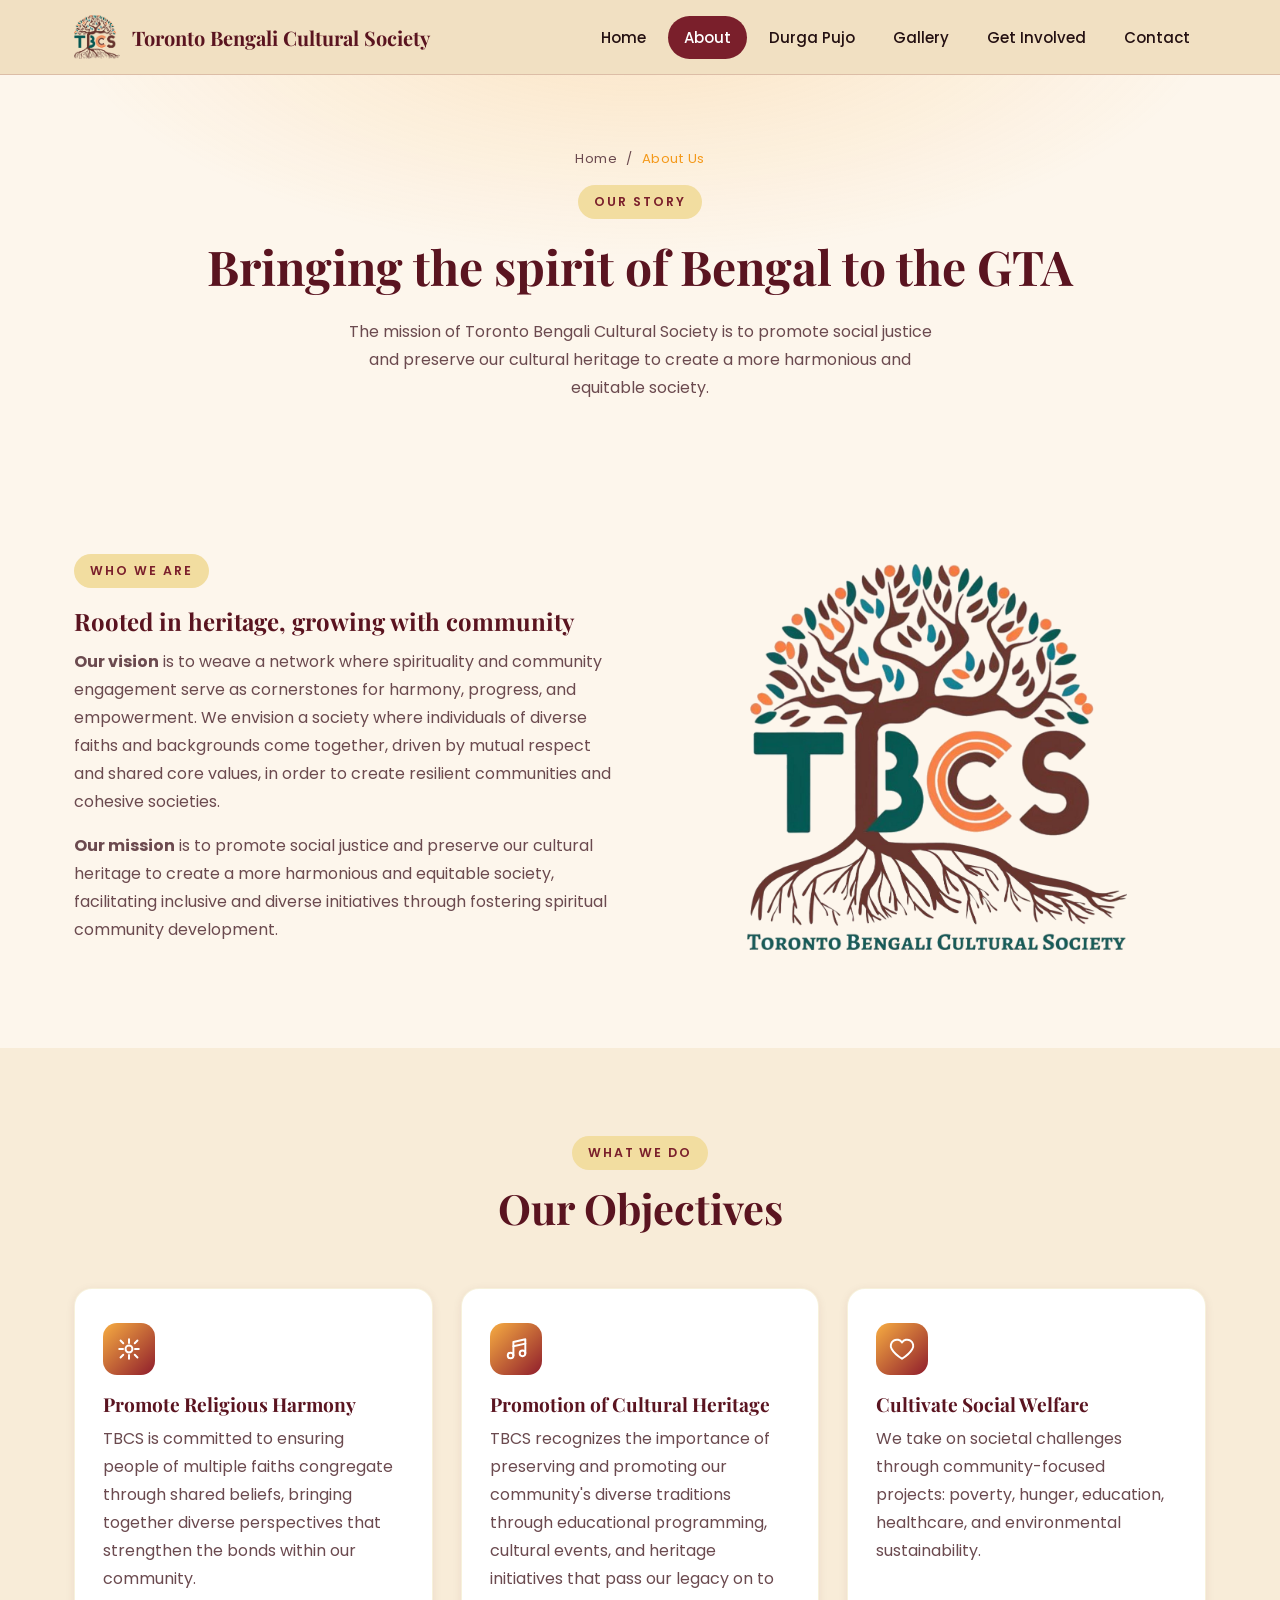
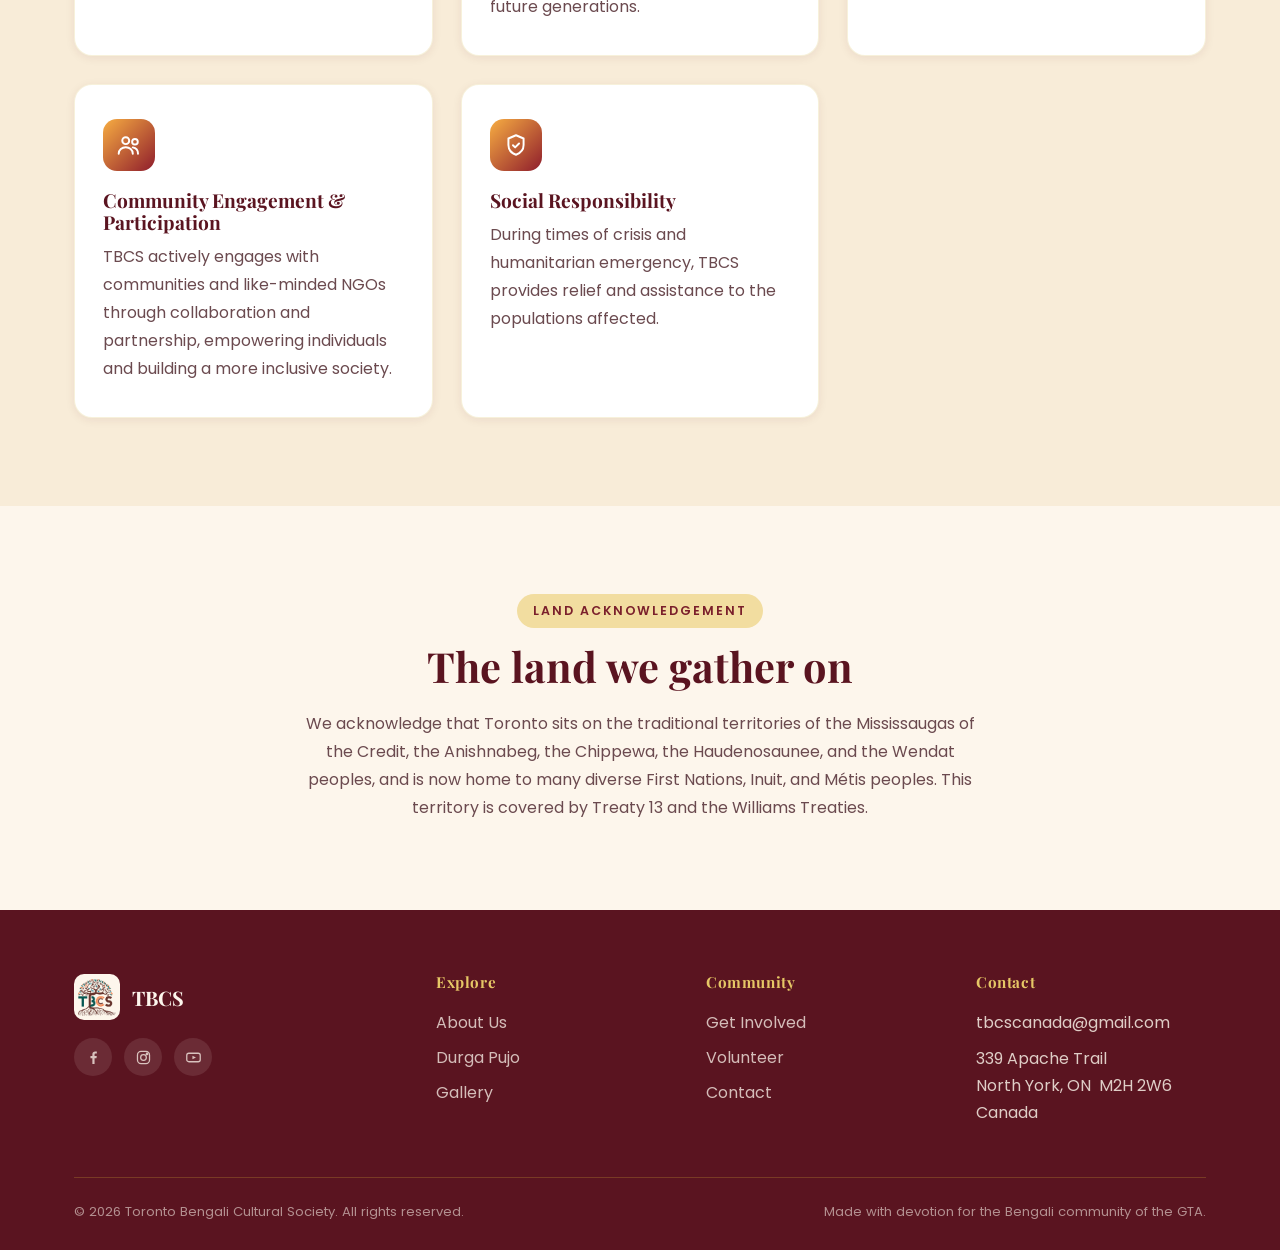
==== commit 3f2b02bd: "Put the full mailing address in the footer Replaces the vague "North York, ON, Canada" line on all s" ====
--- a/about.html
+++ b/about.html
@@ -7,7 +7,7 @@
 <meta name="description" content="The story, mission, and community behind Toronto Bengali Cultural Society and TBCS Durga Pujo.">
 <link rel="icon" href="images/favicon.png" type="image/png">
 <link rel="preconnect" href="https://fonts.googleapis.com">
-<link rel="stylesheet" href="css/style.css?v=8ad9af71">
+<link rel="stylesheet" href="css/style.css?v=e5e9cfb3">
 </head>
 <body>
 
@@ -140,7 +140,11 @@
         <h4>Contact</h4>
         <ul class="footer-links">
           <li>tbcscanada@gmail.com</li>
-          <li>North York, ON, Canada</li>
+          <!-- Mailing address, not the event venue. Left unlinked on purpose so
+               nobody mistakes it for somewhere to turn up on the day. -->
+          <li>
+            <address>339 Apache Trail<br>North York, ON&nbsp;&nbsp;M2H 2W6<br>Canada</address>
+          </li>
         </ul>
       </div>
     </div>
--- a/css/style.css
+++ b/css/style.css
@@ -733,6 +733,9 @@
 .site-footer a { color: rgba(253, 246, 236, 0.75); transition: color 0.25s var(--ease); }
 .site-footer a:hover { color: var(--gold-400); }
 .footer-links li { margin-bottom: 10px; }
+/* <address> is the right element for this, but browsers italicise it by
+   default, which would single it out in a column of plain links. */
+.footer-links address { font-style: normal; line-height: 1.7; }
 .social-row { display: flex; gap: 12px; margin-top: 18px; }
 .social-row a {
   width: 38px; height: 38px; border-radius: 50%;
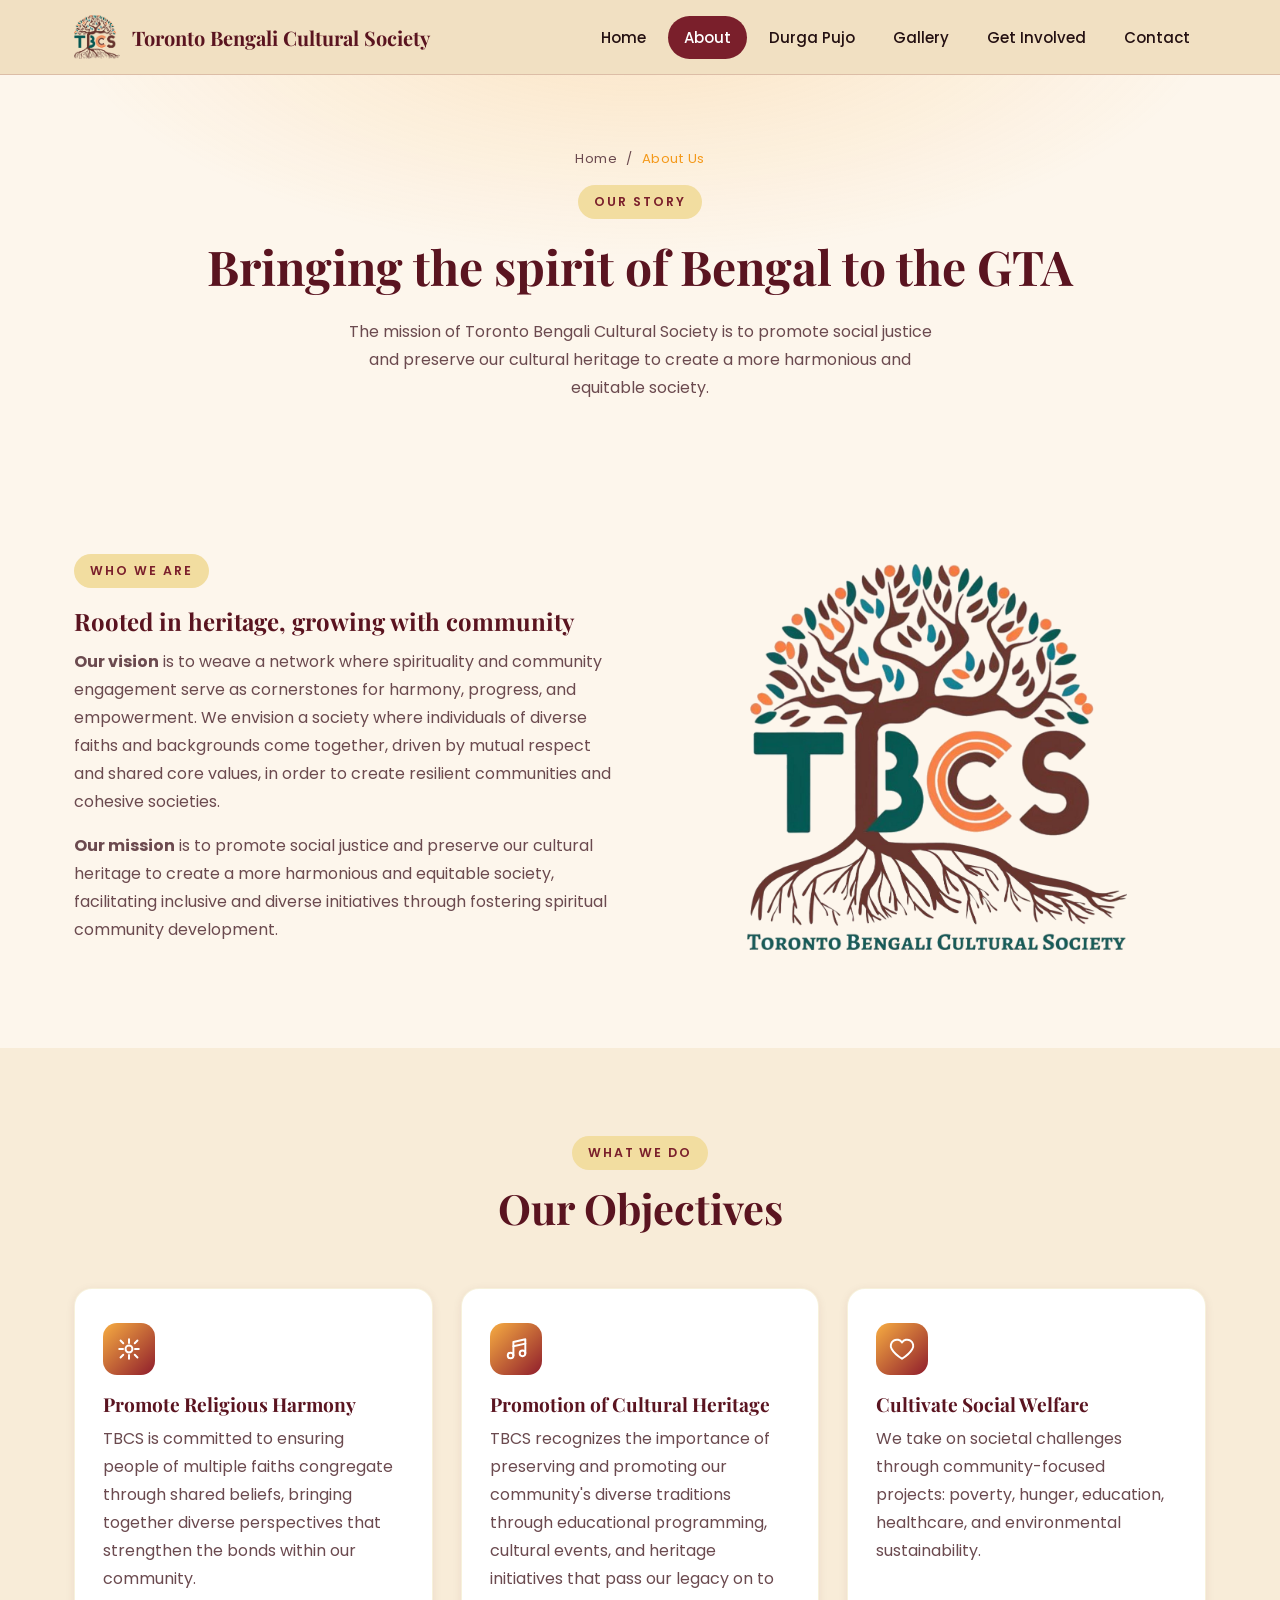
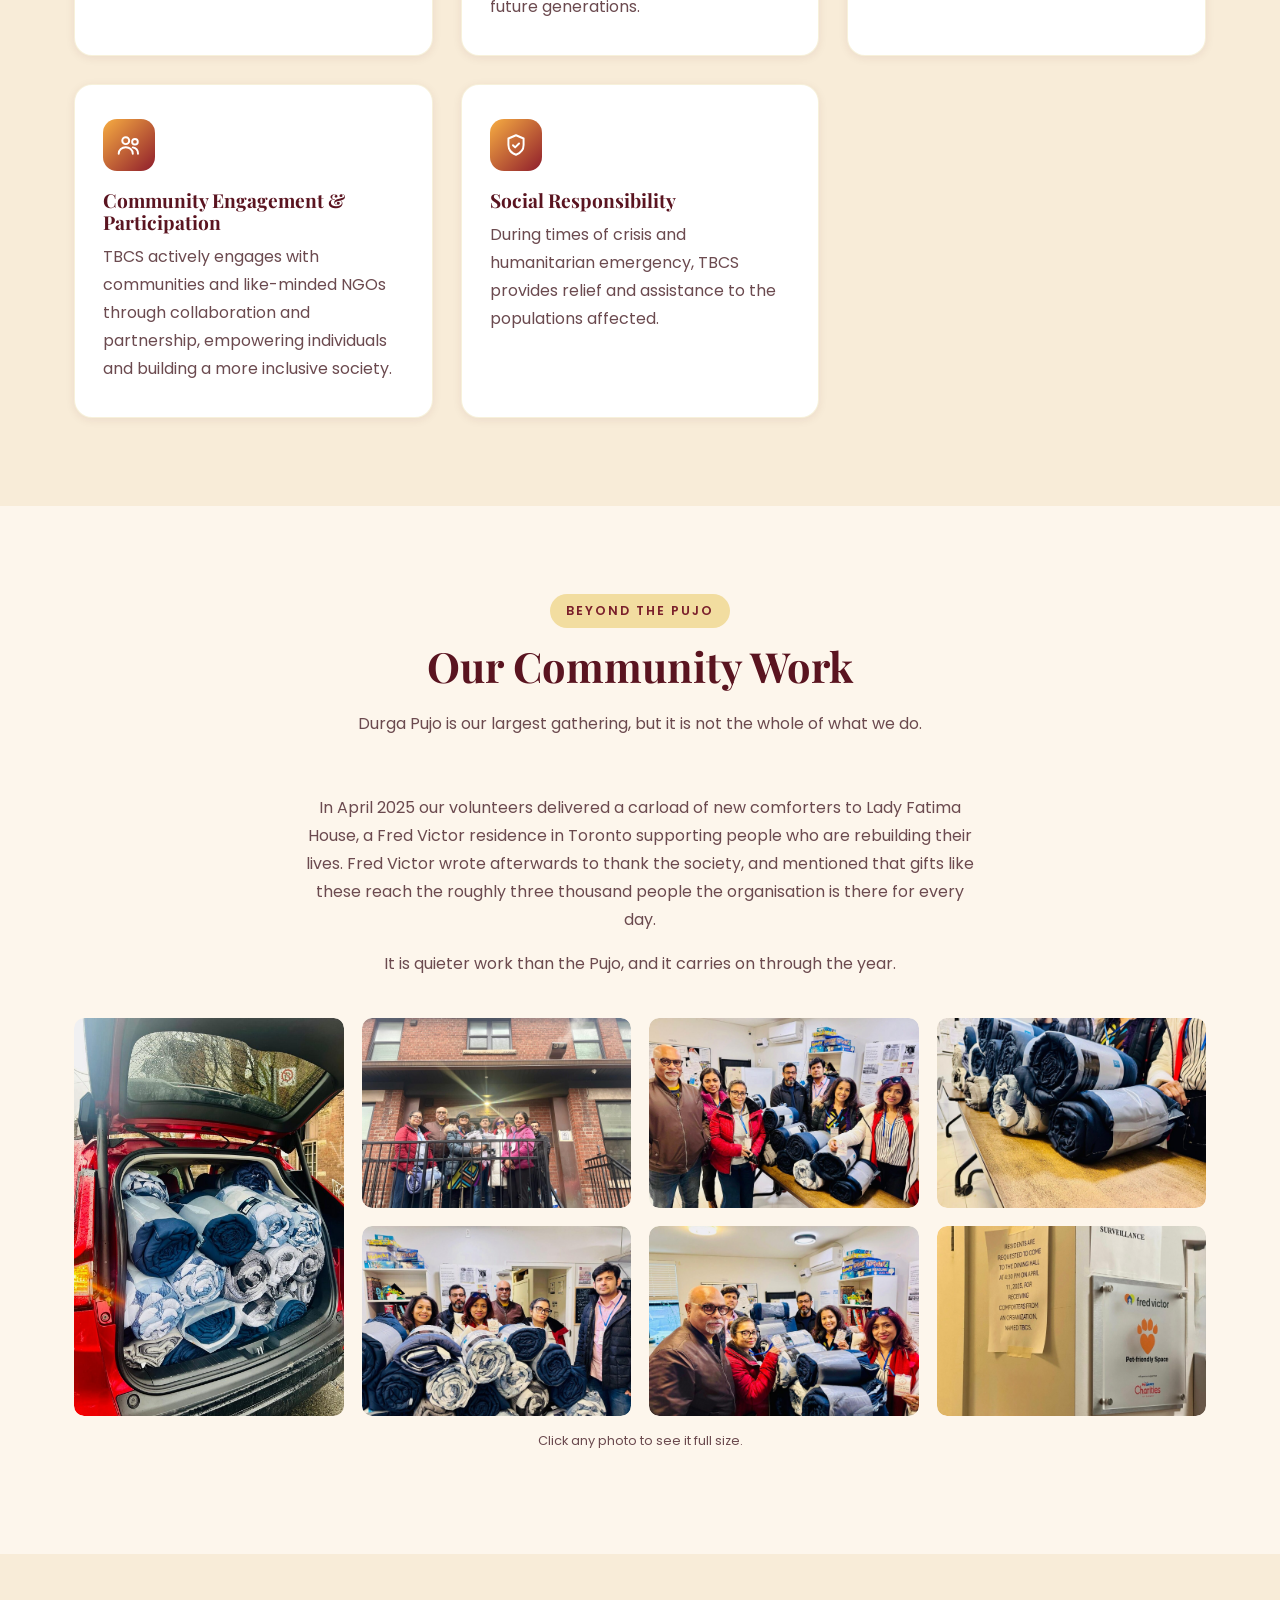
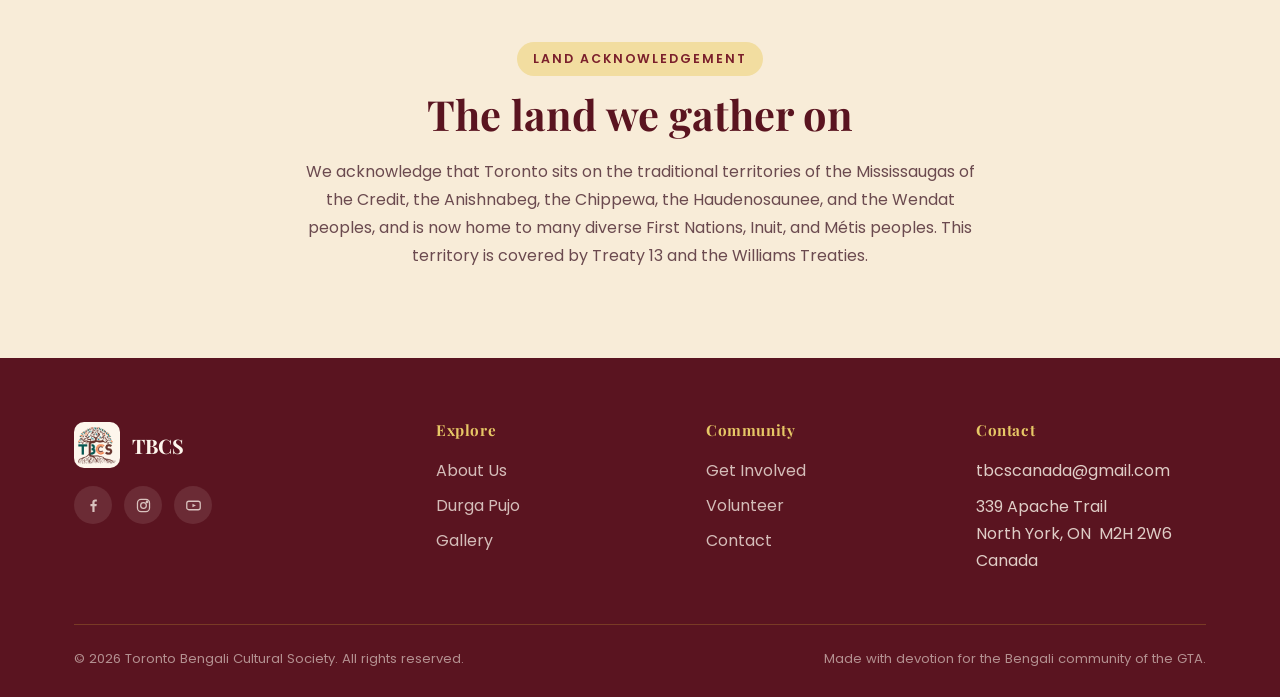
==== commit 98897392: "Add the Fred Victor comforter delivery to About TBCS does community work outside Durga Pujo and the " ====
--- a/about.html
+++ b/about.html
@@ -7,7 +7,7 @@
 <meta name="description" content="The story, mission, and community behind Toronto Bengali Cultural Society and TBCS Durga Pujo.">
 <link rel="icon" href="images/favicon.png" type="image/png">
 <link rel="preconnect" href="https://fonts.googleapis.com">
-<link rel="stylesheet" href="css/style.css?v=e5e9cfb3">
+<link rel="stylesheet" href="css/style.css?v=d96717b2">
 </head>
 <body>
 
@@ -94,7 +94,55 @@
     </div>
   </section>
 
+  <!-- Community work, not Durga Pujo. The thank-you letter from Fred Victor is
+       deliberately not published; this is a summary of it. -->
   <section>
+    <div class="container">
+      <div class="section-head reveal">
+        <span class="eyebrow">Beyond the Pujo</span>
+        <h2>Our Community Work</h2>
+        <p>Durga Pujo is our largest gathering, but it is not the whole of what we do.</p>
+      </div>
+
+      <div class="reveal" style="max-width:68ch; margin:0 auto 40px; text-align:center;">
+        <p>In April 2025 our volunteers delivered a carload of new comforters to Lady Fatima House, a Fred Victor residence in Toronto supporting people who are rebuilding their lives. Fred Victor wrote afterwards to thank the society, and mentioned that gifts like these reach the roughly three thousand people the organisation is there for every day.</p>
+        <p>It is quieter work than the Pujo, and it carries on through the year.</p>
+      </div>
+
+      <div class="gallery-grid reveal">
+        <div class="gallery-item tall" data-lightbox data-lightbox-img="images/charity/duvets-loaded.jpg" data-lightbox-label="A car loaded with rolled comforters ready for delivery">
+          <img class="gallery-photo" src="images/charity/duvets-loaded.jpg" alt="A car loaded with rolled comforters ready for delivery" loading="lazy">
+        </div>
+
+        <div class="gallery-item" data-lightbox data-lightbox-img="images/charity/lady-fatima-house.jpg" data-lightbox-label="TBCS volunteers outside Lady Fatima House">
+          <img class="gallery-photo" src="images/charity/lady-fatima-house.jpg" alt="TBCS volunteers outside Lady Fatima House" loading="lazy">
+        </div>
+
+        <div class="gallery-item" data-lightbox data-lightbox-img="images/charity/volunteers-delivery.jpg" data-lightbox-label="TBCS volunteers with the comforters at the residence">
+          <img class="gallery-photo" src="images/charity/volunteers-delivery.jpg" alt="TBCS volunteers with the comforters at the residence" loading="lazy">
+        </div>
+
+        <div class="gallery-item" data-lightbox data-lightbox-img="images/charity/comforters.jpg" data-lightbox-label="Rolled comforters laid out before being handed over">
+          <img class="gallery-photo" src="images/charity/comforters.jpg" alt="Rolled comforters laid out before being handed over" loading="lazy">
+        </div>
+
+        <div class="gallery-item" data-lightbox data-lightbox-img="images/charity/volunteers-group.jpg" data-lightbox-label="TBCS volunteers with the stacked comforters">
+          <img class="gallery-photo" src="images/charity/volunteers-group.jpg" alt="TBCS volunteers with the stacked comforters" loading="lazy">
+        </div>
+
+        <div class="gallery-item" data-lightbox data-lightbox-img="images/charity/volunteers-badges.jpg" data-lightbox-label="TBCS volunteers wearing their volunteer badges">
+          <img class="gallery-photo" src="images/charity/volunteers-badges.jpg" alt="TBCS volunteers wearing their volunteer badges" loading="lazy">
+        </div>
+
+        <div class="gallery-item" data-lightbox data-lightbox-img="images/charity/fred-victor-notice.jpg" data-lightbox-label="A notice at the residence telling residents the comforters had arrived">
+          <img class="gallery-photo" src="images/charity/fred-victor-notice.jpg" alt="A notice at the residence telling residents the comforters had arrived" loading="lazy">
+        </div>
+      </div>
+      <p class="sponsor-hint reveal">Click any photo to see it full size.</p>
+    </div>
+  </section>
+
+  <section class="section-alt">
     <div class="container">
       <div class="section-head reveal" style="margin-bottom:0;">
         <span class="eyebrow">Land Acknowledgement</span>
@@ -115,7 +163,7 @@
           <span class="brand-text">TBCS</span>
         </a>
         <div class="social-row">
-          <a href="https://www.facebook.com/groups/630479815865087" target="_blank" rel="noopener" aria-label="Facebook"><svg viewBox="0 0 24 24" fill="currentColor"><path d="M13.5 21v-8h2.7l.4-3.1h-3.1V8c0-.9.25-1.5 1.55-1.5H16.7V3.7C16.4 3.66 15.4 3.5 14.3 3.5c-2.3 0-3.9 1.4-3.9 4v2.4H7.7V13h2.7v8h3.1z"/></svg></a>
+          <a href="https://www.facebook.com/TorontoBengaliCulturalSociety" target="_blank" rel="noopener" aria-label="Facebook"><svg viewBox="0 0 24 24" fill="currentColor"><path d="M13.5 21v-8h2.7l.4-3.1h-3.1V8c0-.9.25-1.5 1.55-1.5H16.7V3.7C16.4 3.66 15.4 3.5 14.3 3.5c-2.3 0-3.9 1.4-3.9 4v2.4H7.7V13h2.7v8h3.1z"/></svg></a>
           <a href="https://www.instagram.com/tbcscanada/" target="_blank" rel="noopener" aria-label="Instagram"><svg viewBox="0 0 24 24" fill="none" stroke="currentColor" stroke-width="1.8"><rect x="3.5" y="3.5" width="17" height="17" rx="5"/><circle cx="12" cy="12" r="4"/><circle cx="17" cy="7" r="1"/></svg></a>
           <a href="https://www.youtube.com/@TorontoBengaliCulturalSociety" target="_blank" rel="noopener" aria-label="YouTube"><svg viewBox="0 0 24 24" fill="none" stroke="currentColor" stroke-width="1.8"><rect x="2.5" y="6" width="19" height="12" rx="3"/><path d="M10.5 9.5l5 2.5-5 2.5z" fill="currentColor" stroke="none"/></svg></a>
         </div>
@@ -155,6 +203,13 @@
   </div>
 </footer>
 
-<script src="js/main.js?v=b46b5e0e"></script>
+<div class="lightbox">
+  <button class="lightbox-close" aria-label="Close">&times;</button>
+  <div class="lightbox-inner">
+    <img class="lightbox-photo" data-lightbox-photo alt="">
+  </div>
+</div>
+
+<script src="js/main.js?v=18ab4dcf"></script>
 </body>
 </html>
--- a/css/style.css
+++ b/css/style.css
@@ -431,6 +431,67 @@
 }
 .info-card .label { font-size: 0.72rem; letter-spacing: 0.1em; text-transform: uppercase; color: var(--text-muted); margin-bottom: 6px; }
 .info-card .value { font-family: var(--font-display); font-size: 1.25rem; font-weight: 700; color: var(--primary-dark); }
+
+/* -------------------- Competition cards -------------------- */
+.comp-flyer {
+  width: 100%;
+  height: 210px;
+  /* cover, not contain: these are tall portrait flyers and letterboxing three
+     different aspect ratios side by side looks ragged. The full artwork is one
+     tap away in the lightbox. */
+  object-fit: cover;
+  object-position: top center;
+  border-radius: var(--radius-sm);
+  display: block;
+  margin-bottom: 20px;
+  cursor: zoom-in;
+  background: var(--bg-alt);
+  transition: transform 0.4s var(--ease);
+}
+.comp-flyer:hover { transform: scale(1.02); }
+.comp-when {
+  font-weight: 600;
+  color: var(--primary);
+  margin-bottom: 4px;
+}
+.comp-ages {
+  font-size: 0.8rem;
+  letter-spacing: 0.04em;
+  text-transform: uppercase;
+  color: var(--text-muted);
+  margin-bottom: 14px;
+}
+.comp-deadline { color: var(--maroon-700); }
+.comp-note {
+  text-align: center;
+  margin: 30px auto 0;
+  max-width: 62ch;
+  font-size: 0.88rem;
+  color: var(--text-muted);
+}
+@media (max-width: 760px) {
+  .comp-flyer { height: 240px; }
+}
+
+/* The flyer is a tall portrait poster. Left at half the row it made the block
+   run far longer than the few lines of text beside it, so it is capped well
+   under the column width and the whole flyer stays one tap away. */
+.evening-flyer {
+  width: 100%;
+  /* The img carries width/height attributes, which the browser applies as a
+     used height unless CSS says otherwise. Without this the poster was drawn
+     260px wide and its full 1350px tall, stretching the whole block. */
+  height: auto;
+  max-width: 300px;
+  display: block;
+  margin: 0 auto;
+  border-radius: var(--radius-md);
+  box-shadow: var(--shadow-md);
+  cursor: zoom-in;
+}
+@media (max-width: 900px) {
+  .evening-flyer { max-width: 220px; }
+}
 
 /* -------------------- Donate panel -------------------- */
 .donate-panel {
@@ -593,6 +654,18 @@
   transform: scale(1.06);
 }
 
+/* Separates the two rows on Get Involved, this year's sponsors from everyone
+   who came before. Quiet on purpose: it labels a row, it is not a heading the
+   page is structured around. */
+.sponsor-group-label {
+  text-align: center;
+  font-size: 0.78rem;
+  letter-spacing: 0.14em;
+  text-transform: uppercase;
+  color: var(--text-muted);
+  margin: 0 0 18px;
+}
+.sponsor-group-label + .sponsor-show { margin-bottom: 40px; }
 .sponsor-hint { text-align: center; margin-top: 14px; font-size: 0.8rem; color: var(--text-muted); }
 
 /* -------------------- Gallery -------------------- */
